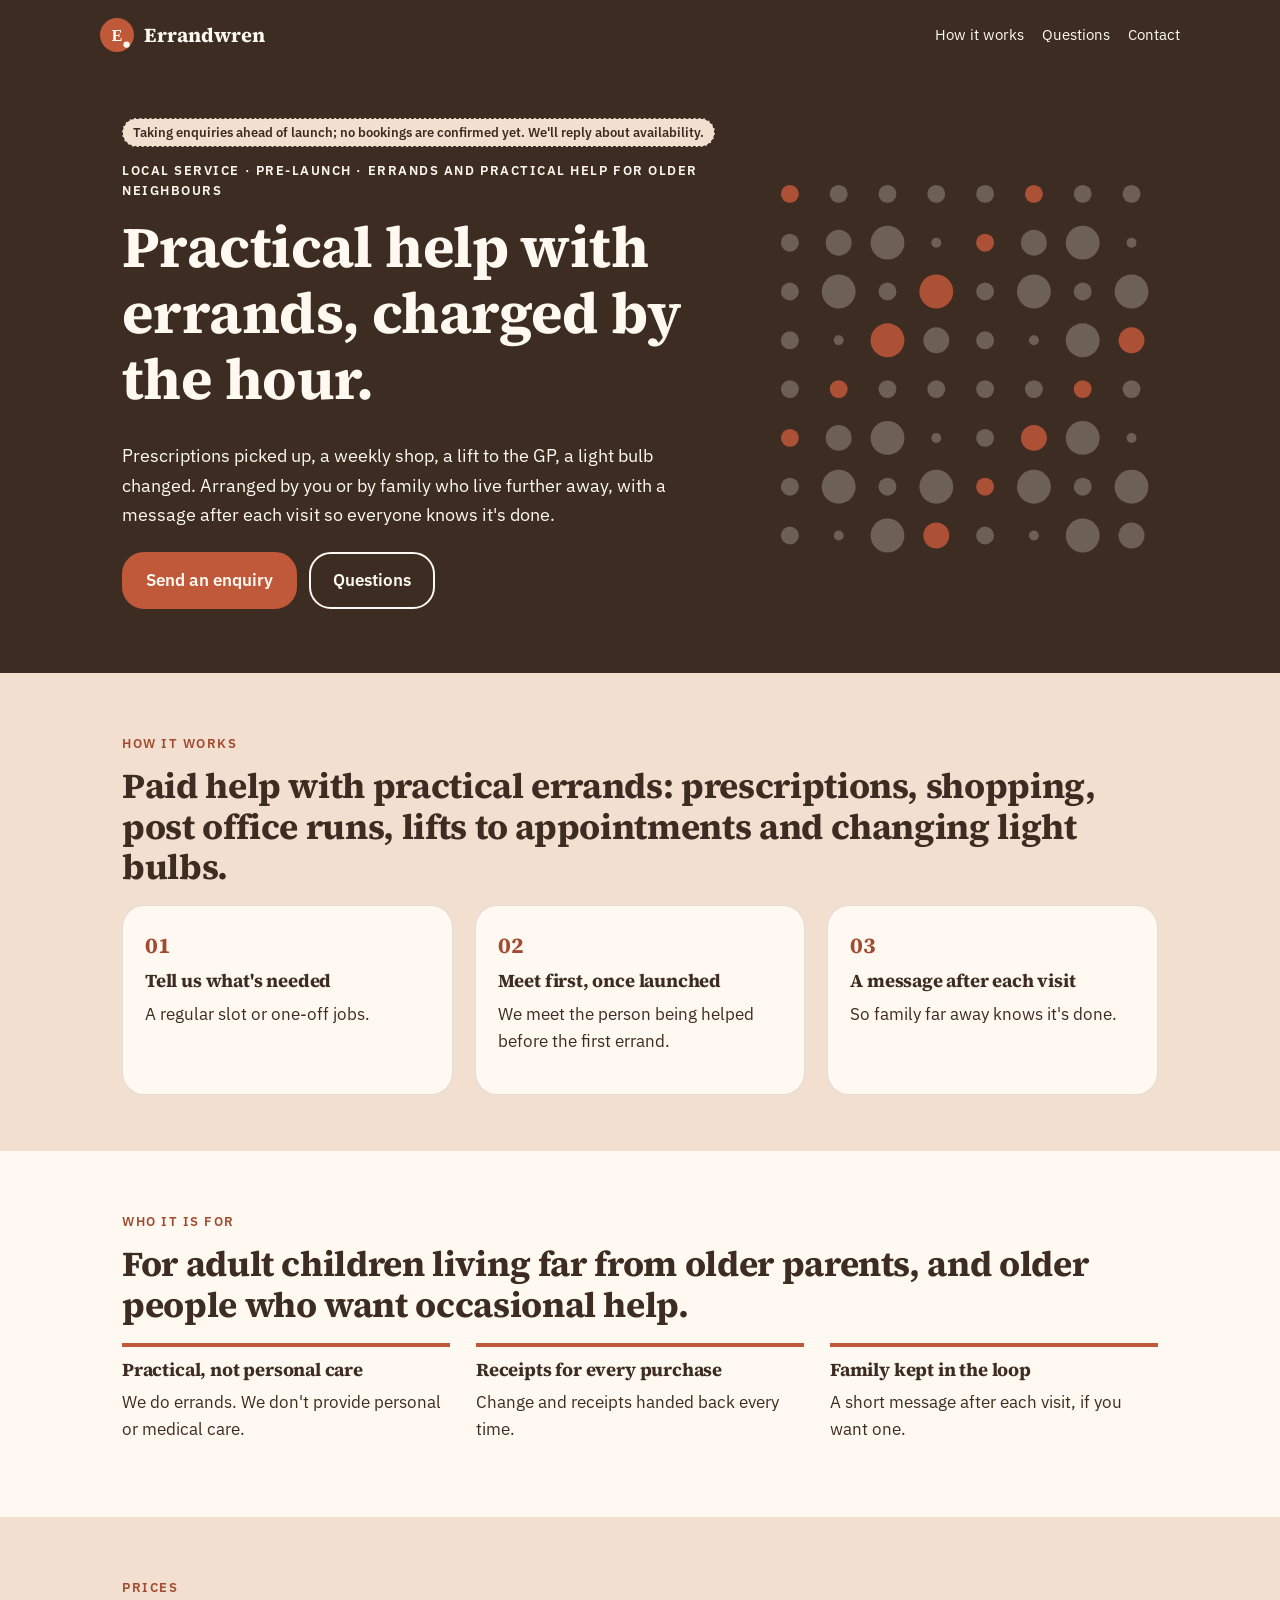
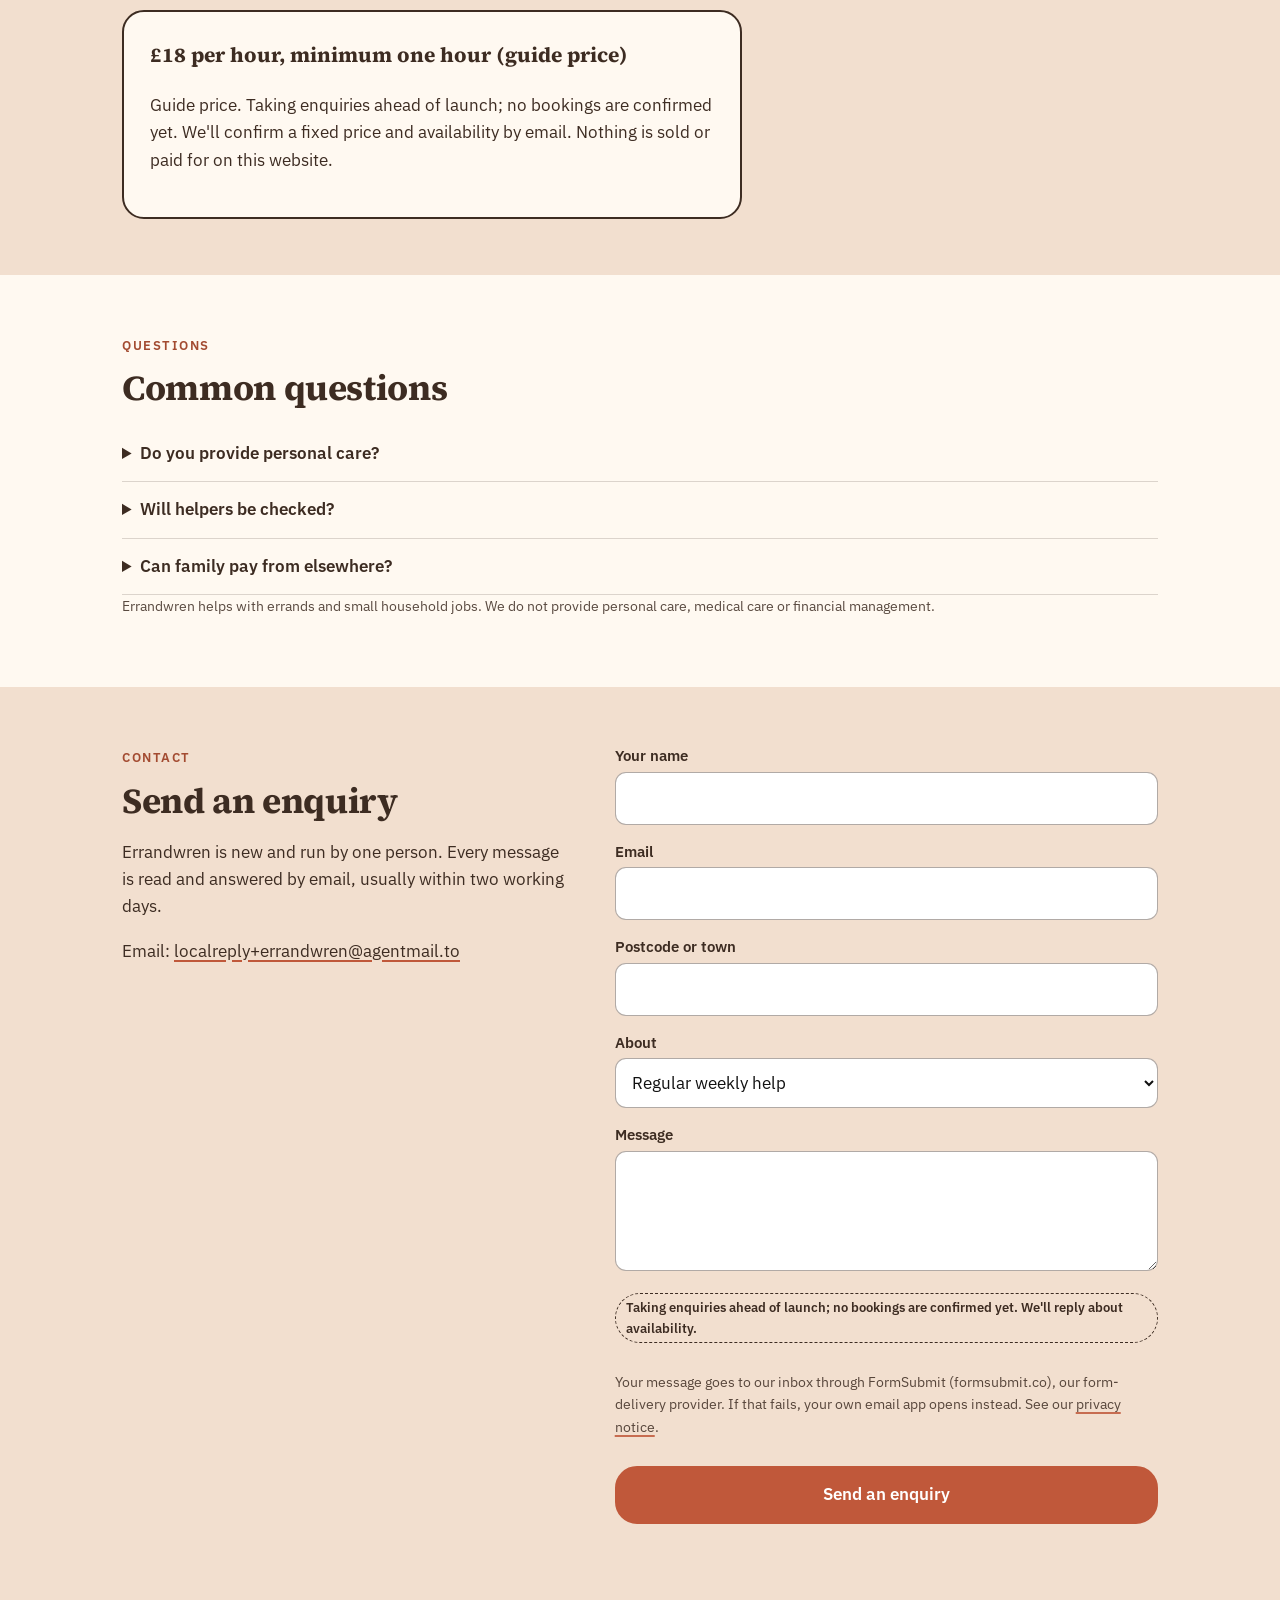
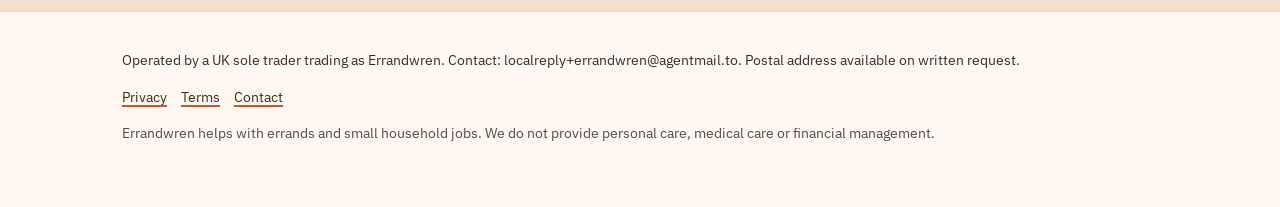
==== index.html @ 2332be50 "Publish site 2026-10-19 19:21 BST" ====
<!doctype html>
<html lang="en-GB">
<head>
<meta charset="utf-8">
<meta name="viewport" content="width=device-width, initial-scale=1">
<meta http-equiv="Content-Security-Policy" content="default-src 'self'; img-src 'self' data: https://localreplyloop.goatcounter.com; style-src 'self'; script-src 'self'; font-src 'self'; connect-src 'self' https://formsubmit.co; form-action 'self'; base-uri 'self'; object-src 'none'">
<meta name="referrer" content="strict-origin-when-cross-origin">
<title>Errandwren: Practical help with errands, charged by the hour</title>
<meta name="description" content="Paid help with practical errands: prescriptions, shopping, post office runs, lifts to appointments and changing light bulbs.">
<meta name="theme-color" content="#3D2C22">
<meta property="og:type" content="website"><meta property="og:title" content="Errandwren: Practical help with errands, charged by the hour"><meta property="og:description" content="Paid help with practical errands: prescriptions, shopping, post office runs, lifts to appointments and changing light bulbs.">
<meta property="og:image" content="https://evanturner557-del.github.io/errandwren/assets/og.png"><meta property="og:image:width" content="1200"><meta property="og:image:height" content="630">
<meta property="og:image:alt" content="Errandwren: Practical help with errands, charged by the hour."><meta property="og:site_name" content="Errandwren"><meta property="og:locale" content="en_GB">
<meta property="og:url" content="https://evanturner557-del.github.io/errandwren/"><meta name="twitter:card" content="summary_large_image">
<link rel="canonical" href="https://evanturner557-del.github.io/errandwren/">
<link rel="icon" href="assets/favicon.svg" type="image/svg+xml">
<link rel="stylesheet" href="assets/site.css">
<script src="assets/config.js"></script>
<script src="assets/analytics.js" defer></script>
<script src="_shared/kit.js" defer></script>
</head>
<body>
<a class="skip" href="#main">Skip to content</a>
<header class="band"><div class="wrap top"><a class="brand" href="./"><svg viewBox="0 0 64 64" aria-hidden="true" width="34" height="34"><circle cx="32" cy="32" r="32" fill="#C0583A"/><text x="32" y="43" text-anchor="middle" font-family="Georgia, serif" font-weight="700" font-size="30" fill="#FFFFFF">E</text><circle cx="50" cy="50" r="6" fill="#FFF9F1"/></svg>Errandwren</a><nav aria-label="Primary"><a href="#how">How it works</a><a href="#faq">Questions</a><a href="#contact">Contact</a></nav></div><section class="hero"><div class="wrap"><div><span class="draft">Taking enquiries ahead of launch; no bookings are confirmed yet. We&#x27;ll reply about availability.</span><br><span class="eyebrow">Local service · pre-launch · Errands and practical help for older neighbours</span><h1>Practical help with errands, charged by the hour.</h1><p class="lede">Prescriptions picked up, a weekly shop, a lift to the GP, a light bulb changed. Arranged by you or by family who live further away, with a message after each visit so everyone knows it&#x27;s done.</p><div class="ctas"><a class="btn" href="#contact" data-cta="hero">Send an enquiry</a><a class="btn ghost" href="#faq" data-cta="hero-secondary">Questions</a></div></div><div class="art"><svg viewBox="0 0 400 400" role="img" aria-label="Decorative pattern" class="motif" preserveAspectRatio="xMidYMid slice"><circle cx="30" cy="30" r="9" fill="#C0583A" fill-opacity="0.85"/><circle cx="30" cy="79" r="9" fill="#FFF9F1" fill-opacity="0.25"/><circle cx="30" cy="128" r="9" fill="#FFF9F1" fill-opacity="0.25"/><circle cx="30" cy="177" r="9" fill="#FFF9F1" fill-opacity="0.25"/><circle cx="30" cy="226" r="9" fill="#FFF9F1" fill-opacity="0.25"/><circle cx="30" cy="275" r="9" fill="#C0583A" fill-opacity="0.85"/><circle cx="30" cy="324" r="9" fill="#FFF9F1" fill-opacity="0.25"/><circle cx="30" cy="373" r="9" fill="#FFF9F1" fill-opacity="0.25"/><circle cx="79" cy="30" r="9" fill="#FFF9F1" fill-opacity="0.25"/><circle cx="79" cy="79" r="13" fill="#FFF9F1" fill-opacity="0.25"/><circle cx="79" cy="128" r="17" fill="#FFF9F1" fill-opacity="0.25"/><circle cx="79" cy="177" r="5" fill="#FFF9F1" fill-opacity="0.25"/><circle cx="79" cy="226" r="9" fill="#C0583A" fill-opacity="0.85"/><circle cx="79" cy="275" r="13" fill="#FFF9F1" fill-opacity="0.25"/><circle cx="79" cy="324" r="17" fill="#FFF9F1" fill-opacity="0.25"/><circle cx="79" cy="373" r="5" fill="#FFF9F1" fill-opacity="0.25"/><circle cx="128" cy="30" r="9" fill="#FFF9F1" fill-opacity="0.25"/><circle cx="128" cy="79" r="17" fill="#FFF9F1" fill-opacity="0.25"/><circle cx="128" cy="128" r="9" fill="#FFF9F1" fill-opacity="0.25"/><circle cx="128" cy="177" r="17" fill="#C0583A" fill-opacity="0.85"/><circle cx="128" cy="226" r="9" fill="#FFF9F1" fill-opacity="0.25"/><circle cx="128" cy="275" r="17" fill="#FFF9F1" fill-opacity="0.25"/><circle cx="128" cy="324" r="9" fill="#FFF9F1" fill-opacity="0.25"/><circle cx="128" cy="373" r="17" fill="#FFF9F1" fill-opacity="0.25"/><circle cx="177" cy="30" r="9" fill="#FFF9F1" fill-opacity="0.25"/><circle cx="177" cy="79" r="5" fill="#FFF9F1" fill-opacity="0.25"/><circle cx="177" cy="128" r="17" fill="#C0583A" fill-opacity="0.85"/><circle cx="177" cy="177" r="13" fill="#FFF9F1" fill-opacity="0.25"/><circle cx="177" cy="226" r="9" fill="#FFF9F1" fill-opacity="0.25"/><circle cx="177" cy="275" r="5" fill="#FFF9F1" fill-opacity="0.25"/><circle cx="177" cy="324" r="17" fill="#FFF9F1" fill-opacity="0.25"/><circle cx="177" cy="373" r="13" fill="#C0583A" fill-opacity="0.85"/><circle cx="226" cy="30" r="9" fill="#FFF9F1" fill-opacity="0.25"/><circle cx="226" cy="79" r="9" fill="#C0583A" fill-opacity="0.85"/><circle cx="226" cy="128" r="9" fill="#FFF9F1" fill-opacity="0.25"/><circle cx="226" cy="177" r="9" fill="#FFF9F1" fill-opacity="0.25"/><circle cx="226" cy="226" r="9" fill="#FFF9F1" fill-opacity="0.25"/><circle cx="226" cy="275" r="9" fill="#FFF9F1" fill-opacity="0.25"/><circle cx="226" cy="324" r="9" fill="#C0583A" fill-opacity="0.85"/><circle cx="226" cy="373" r="9" fill="#FFF9F1" fill-opacity="0.25"/><circle cx="275" cy="30" r="9" fill="#C0583A" fill-opacity="0.85"/><circle cx="275" cy="79" r="13" fill="#FFF9F1" fill-opacity="0.25"/><circle cx="275" cy="128" r="17" fill="#FFF9F1" fill-opacity="0.25"/><circle cx="275" cy="177" r="5" fill="#FFF9F1" fill-opacity="0.25"/><circle cx="275" cy="226" r="9" fill="#FFF9F1" fill-opacity="0.25"/><circle cx="275" cy="275" r="13" fill="#C0583A" fill-opacity="0.85"/><circle cx="275" cy="324" r="17" fill="#FFF9F1" fill-opacity="0.25"/><circle cx="275" cy="373" r="5" fill="#FFF9F1" fill-opacity="0.25"/><circle cx="324" cy="30" r="9" fill="#FFF9F1" fill-opacity="0.25"/><circle cx="324" cy="79" r="17" fill="#FFF9F1" fill-opacity="0.25"/><circle cx="324" cy="128" r="9" fill="#FFF9F1" fill-opacity="0.25"/><circle cx="324" cy="177" r="17" fill="#FFF9F1" fill-opacity="0.25"/><circle cx="324" cy="226" r="9" fill="#C0583A" fill-opacity="0.85"/><circle cx="324" cy="275" r="17" fill="#FFF9F1" fill-opacity="0.25"/><circle cx="324" cy="324" r="9" fill="#FFF9F1" fill-opacity="0.25"/><circle cx="324" cy="373" r="17" fill="#FFF9F1" fill-opacity="0.25"/><circle cx="373" cy="30" r="9" fill="#FFF9F1" fill-opacity="0.25"/><circle cx="373" cy="79" r="5" fill="#FFF9F1" fill-opacity="0.25"/><circle cx="373" cy="128" r="17" fill="#FFF9F1" fill-opacity="0.25"/><circle cx="373" cy="177" r="13" fill="#C0583A" fill-opacity="0.85"/><circle cx="373" cy="226" r="9" fill="#FFF9F1" fill-opacity="0.25"/><circle cx="373" cy="275" r="5" fill="#FFF9F1" fill-opacity="0.25"/><circle cx="373" cy="324" r="17" fill="#FFF9F1" fill-opacity="0.25"/><circle cx="373" cy="373" r="13" fill="#FFF9F1" fill-opacity="0.25"/></svg></div></div></section></header>
<main id="main">
<section class="tint" id="how"><div class="wrap"><span class="eyebrow">How it works</span><h2>Paid help with practical errands: prescriptions, shopping, post office runs, lifts to appointments and changing light bulbs.</h2><div class="steps"><div class="step"><h3>Tell us what&#x27;s needed</h3><p>A regular slot or one-off jobs.</p></div><div class="step"><h3>Meet first, once launched</h3><p>We meet the person being helped before the first errand.</p></div><div class="step"><h3>A message after each visit</h3><p>So family far away knows it&#x27;s done.</p></div></div></div></section>
<section><div class="wrap"><span class="eyebrow">Who it is for</span><h2>For adult children living far from older parents, and older people who want occasional help.</h2><div class="points"><div class="point"><h3>Practical, not personal care</h3><p>We do errands. We don&#x27;t provide personal or medical care.</p></div><div class="point"><h3>Receipts for every purchase</h3><p>Change and receipts handed back every time.</p></div><div class="point"><h3>Family kept in the loop</h3><p>A short message after each visit, if you want one.</p></div></div></div></section>
<section class="tint" id="price"><div class="wrap"><span class="eyebrow">Prices</span><div class="pricebox"><p class="price">£18 per hour, minimum one hour (guide price)</p><p>Guide price. Taking enquiries ahead of launch; no bookings are confirmed yet. We&#x27;ll confirm a fixed price and availability by email. Nothing is sold or paid for on this website.</p></div></div></section>
<section id="faq"><div class="wrap"><span class="eyebrow">Questions</span><h2>Common questions</h2><details><summary>Do you provide personal care?</summary><p>No. That needs a CQC-registered care provider. We do errands and small practical jobs.</p></details><details><summary>Will helpers be checked?</summary><p>No helper visits anyone yet. Before any visit is agreed, we&#x27;ll tell you in writing what checks have been done.</p></details><details><summary>Can family pay from elsewhere?</summary><p>Yes, family can book and pay on someone&#x27;s behalf.</p></details><p class="fine" style="margin-top:18px">Errandwren helps with errands and small household jobs. We do not provide personal care, medical care or financial management.</p></div></section>
<section class="tint" id="contact"><div class="wrap contact-grid"><div><span class="eyebrow">Contact</span><h2>Send an enquiry</h2><p>Errandwren is new and run by one person. Every message is read and answered by email, usually within two working days.</p><p>Email: <a href="mailto:localreply+errandwren@agentmail.to">localreply+errandwren@agentmail.to</a></p></div><form class="form" data-contact data-formsubmit="localreply+errandwren@agentmail.to" data-email="localreply+errandwren@agentmail.to" data-subject="Errandwren enquiry" novalidate>
<div><label for="f-name">Your name</label><input id="f-name" name="name" autocomplete="name" required></div>
<div><label for="f-email">Email</label><input id="f-email" name="email" type="email" autocomplete="email" required></div>
<div><label for="f-postcode">Postcode or town</label><input id="f-postcode" name="postcode" autocomplete="postal-code"></div><div><label for="f-plan">About</label><select id="f-plan" name="plan"><option value="Regular weekly help">Regular weekly help</option><option value="One-off errands">One-off errands</option><option value="Lifts to appointments">Lifts to appointments</option></select></div>
<div><label for="f-message">Message</label><textarea id="f-message" name="message"></textarea></div>
<p class="draft">Taking enquiries ahead of launch; no bookings are confirmed yet. We&#x27;ll reply about availability.</p><p class="hint">Your message goes to our inbox through FormSubmit (formsubmit.co), our form-delivery provider. If that fails, your own email app opens instead. See our <a href="privacy.html">privacy notice</a>.</p>
<button class="btn" type="submit">Send an enquiry</button>
<p class="form-status" role="status" aria-live="polite"></p>
</form></div></section>
</main><footer><div class="wrap"><p>Operated by a UK sole trader trading as Errandwren. Contact: localreply+errandwren@agentmail.to. Postal address available on written request.</p>
<p><a href="privacy.html">Privacy</a><a href="terms.html">Terms</a><a href="./#contact">Contact</a></p>
<p class="fine">Errandwren helps with errands and small household jobs. We do not provide personal care, medical care or financial management.</p></div></footer>
</body></html>
---- assets/site.css ----
@font-face{font-family:'Source Serif 4';font-weight:700;font-style:normal;font-display:swap;src:url(fonts/source-serif-4-latin-700-normal.woff2) format('woff2')}
@font-face{font-family:'IBM Plex Sans';font-weight:400;font-style:normal;font-display:swap;src:url(fonts/ibm-plex-sans-latin-400-normal.woff2) format('woff2')}
@font-face{font-family:'IBM Plex Sans';font-weight:600;font-style:normal;font-display:swap;src:url(fonts/ibm-plex-sans-latin-600-normal.woff2) format('woff2')}
:root{--ink:#3D2C22;--paper:#FFF9F1;--acc:#C0583A;--acc-text:#A34B31;--on-acc:#FFFFFF;--soft:#F2DFCF;--on-ink:#FFF9F1;--r:22px;--br:22px;--head:'Source Serif 4', Georgia, serif;--body:'IBM Plex Sans', system-ui, sans-serif}
*,*::before,*::after{box-sizing:border-box}html{scroll-behavior:smooth}@media (prefers-reduced-motion:reduce){html{scroll-behavior:auto}*{transition:none!important}}
body{margin:0;font-family:var(--body);color:var(--ink);background:var(--paper);line-height:1.6;font-size:17px;-webkit-font-smoothing:antialiased}
h1,h2,h3{font-family:var(--head);line-height:1.15;margin:0 0 .5em;letter-spacing:-.01em}h1{font-size:clamp(2.1rem,5vw,3.6rem)}h2{font-size:clamp(1.5rem,3vw,2.2rem)}h3{font-size:1.15rem}
p{margin:0 0 1em}a{color:var(--ink);text-decoration-color:var(--acc);text-underline-offset:3px;text-decoration-thickness:2px}
.wrap{max-width:1080px;margin:0 auto;padding:0 22px}.skip{position:absolute;left:-999px}.skip:focus{left:12px;top:12px;background:var(--ink);color:var(--on-ink);padding:8px 12px;z-index:9}
:focus-visible{outline:3px solid var(--acc);outline-offset:2px}
.top{display:flex;align-items:center;justify-content:space-between;padding:18px 0;gap:16px}.brand{display:flex;align-items:center;gap:10px;font-family:var(--head);font-weight:700;font-size:1.25rem;text-decoration:none}
.top nav a{margin-left:18px;font-size:.95rem;text-decoration:none}.top nav a:hover{text-decoration:underline}
.btn{display:inline-block;background:var(--acc);color:var(--on-acc);padding:13px 22px;border-radius:var(--br);font-weight:600;text-decoration:none;border:2px solid var(--acc);cursor:pointer;font:inherit;font-weight:600}
.btn:hover{filter:brightness(.94)}.btn.ghost{background:transparent;color:var(--ink);border-color:var(--ink)}
.eyebrow{display:inline-block;font-size:.8rem;letter-spacing:.12em;text-transform:uppercase;font-weight:600;color:var(--acc-text);margin-bottom:12px}
.hero{padding:48px 0 64px}.hero .lede{font-size:1.15rem;max-width:40em}.ctas{display:flex;gap:12px;flex-wrap:wrap;margin-top:22px}
.motif{width:100%;height:auto;max-width:420px;display:block}
.draft{display:inline-block;background:var(--soft);border:1px dashed var(--ink);padding:3px 10px;border-radius:999px;font-size:.82rem;font-weight:600;margin-bottom:14px}
section{padding:56px 0}.tint{background:var(--soft)}
.steps{display:grid;grid-template-columns:repeat(auto-fit,minmax(220px,1fr));gap:22px;counter-reset:s}
.step{padding:22px;border-radius:var(--r);background:var(--paper);border:1px solid color-mix(in srgb,var(--ink) 14%,transparent)}
.step::before{counter-increment:s;content:"0" counter(s);font-family:var(--head);font-weight:700;color:var(--acc-text);display:block;font-size:1.4rem;margin-bottom:6px}
.points{display:grid;grid-template-columns:repeat(auto-fit,minmax(240px,1fr));gap:26px}.point h3{border-top:4px solid var(--acc);padding-top:12px}
.price{font-family:var(--head);font-size:1.3rem;font-weight:700}.pricebox{border:2px solid var(--ink);border-radius:var(--r);padding:26px;max-width:620px;background:var(--paper)}
details{border-bottom:1px solid color-mix(in srgb,var(--ink) 18%,transparent);padding:14px 0}summary{cursor:pointer;font-weight:600}details p{margin-top:10px}
.form{display:grid;gap:14px;max-width:620px}.form label{font-weight:600;font-size:.95rem;display:block;margin-bottom:4px}
.form input,.form textarea,.form select{width:100%;padding:12px;border:1.5px solid color-mix(in srgb,var(--ink) 40%,transparent);border-radius:calc(var(--r)/2);font:inherit;background:#fff;color:#111}
.form textarea{min-height:120px}.hint,.fine{font-size:.88rem;opacity:.85}.form-status{font-weight:600}
.contact-grid{display:grid;grid-template-columns:1fr 1.2fr;gap:40px}@media(max-width:800px){.contact-grid{grid-template-columns:1fr}.top nav{display:none}}
footer{padding:36px 0 48px;font-size:.9rem;border-top:1px solid color-mix(in srgb,var(--ink) 15%,transparent)}footer a{margin-right:14px}
.tool{background:var(--paper);border:2px solid var(--ink);border-radius:var(--r);padding:26px;max-width:640px}.tool .row{display:grid;grid-template-columns:1fr 140px;gap:12px;align-items:center;margin-bottom:10px}
.tool input[type=number]{padding:10px;border:1.5px solid var(--ink);border-radius:8px;font:inherit;width:100%}.result{margin-top:16px;padding:16px;background:var(--soft);border-radius:calc(var(--r)/2);min-height:3em}
.check h3{margin-top:18px}.check label{display:flex;gap:10px;align-items:flex-start;padding:6px 0}.check input{width:20px;height:20px;accent-color:var(--acc)}
.legal{max-width:760px}.legal h2{font-size:1.3rem;margin-top:1.6em}
.band{background:var(--ink);color:var(--on-ink)}.band a{color:var(--on-ink)}.band .btn.ghost{color:var(--on-ink);border-color:var(--on-ink)}.band .eyebrow{color:var(--on-ink)}.hero .wrap{display:grid;grid-template-columns:1.2fr .8fr;gap:40px;align-items:center}@media(max-width:800px){.hero .wrap{grid-template-columns:1fr}}.band .draft{color:var(--ink)}
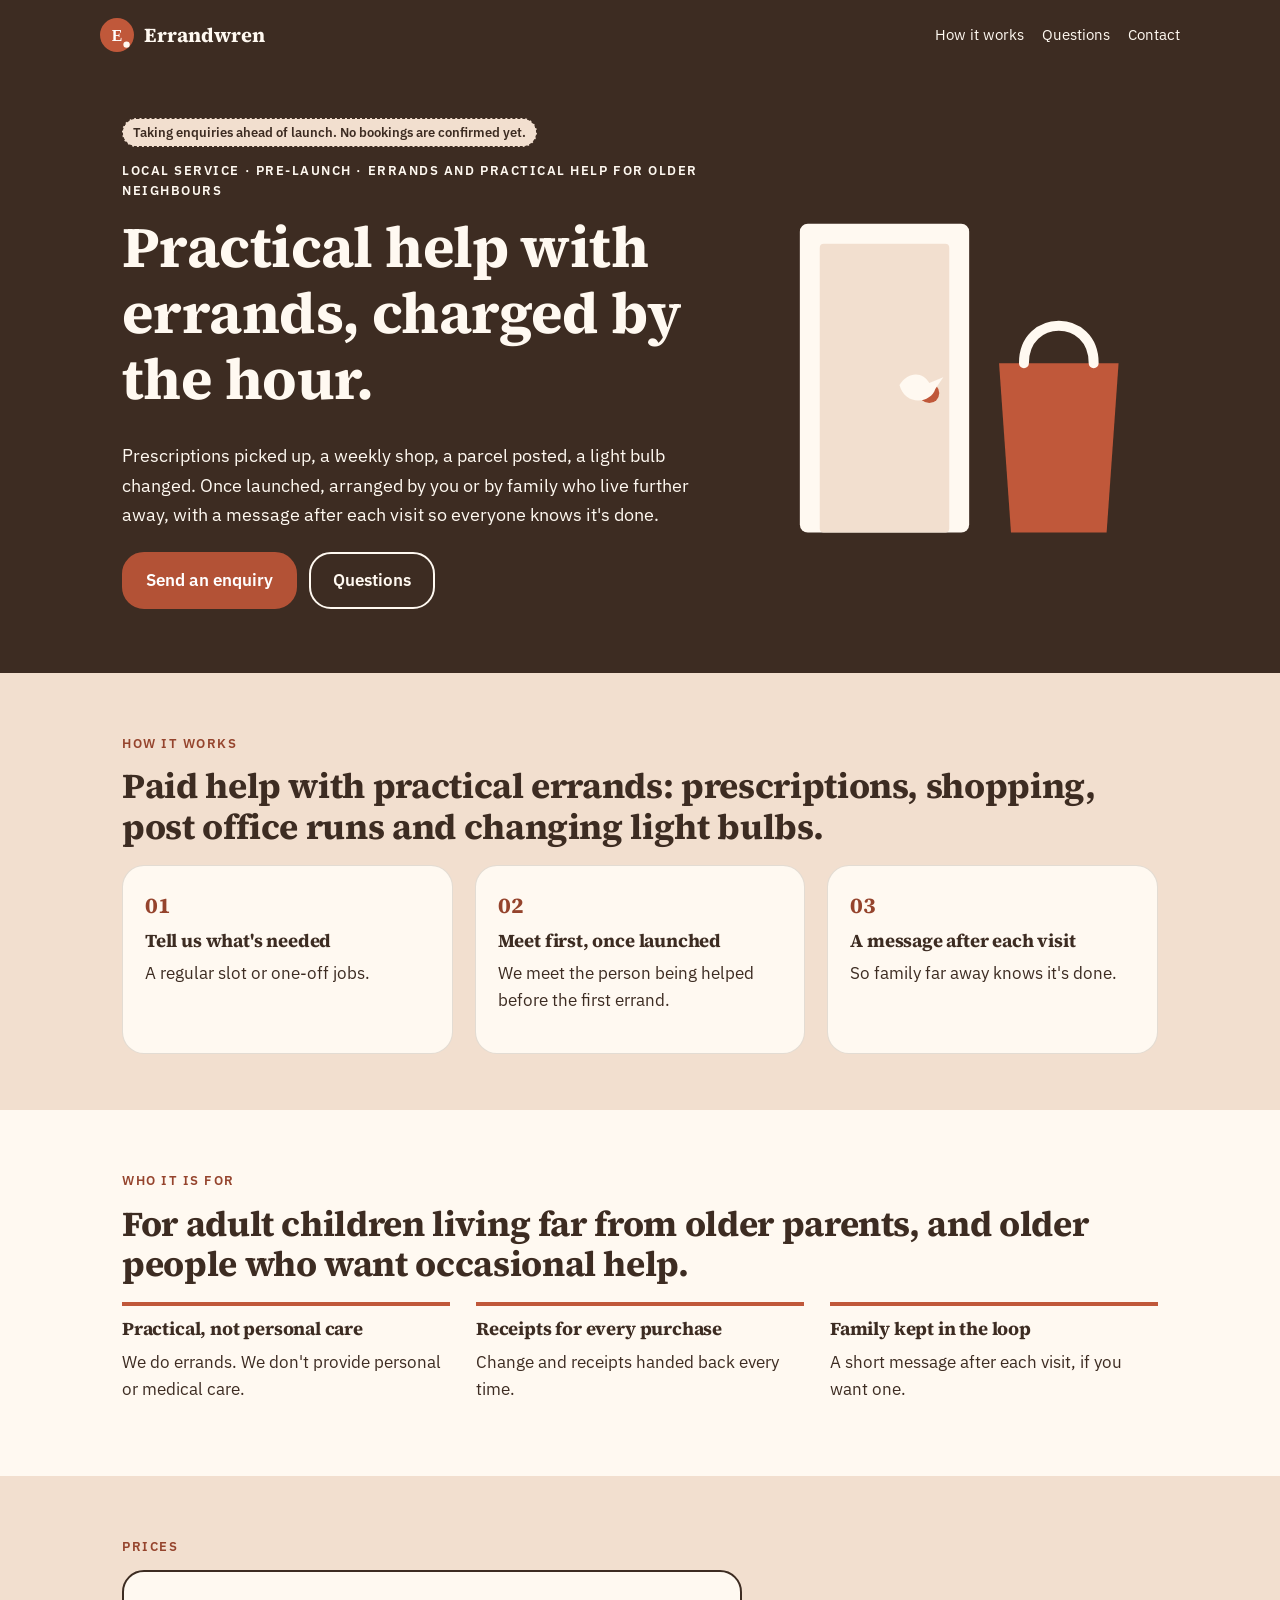
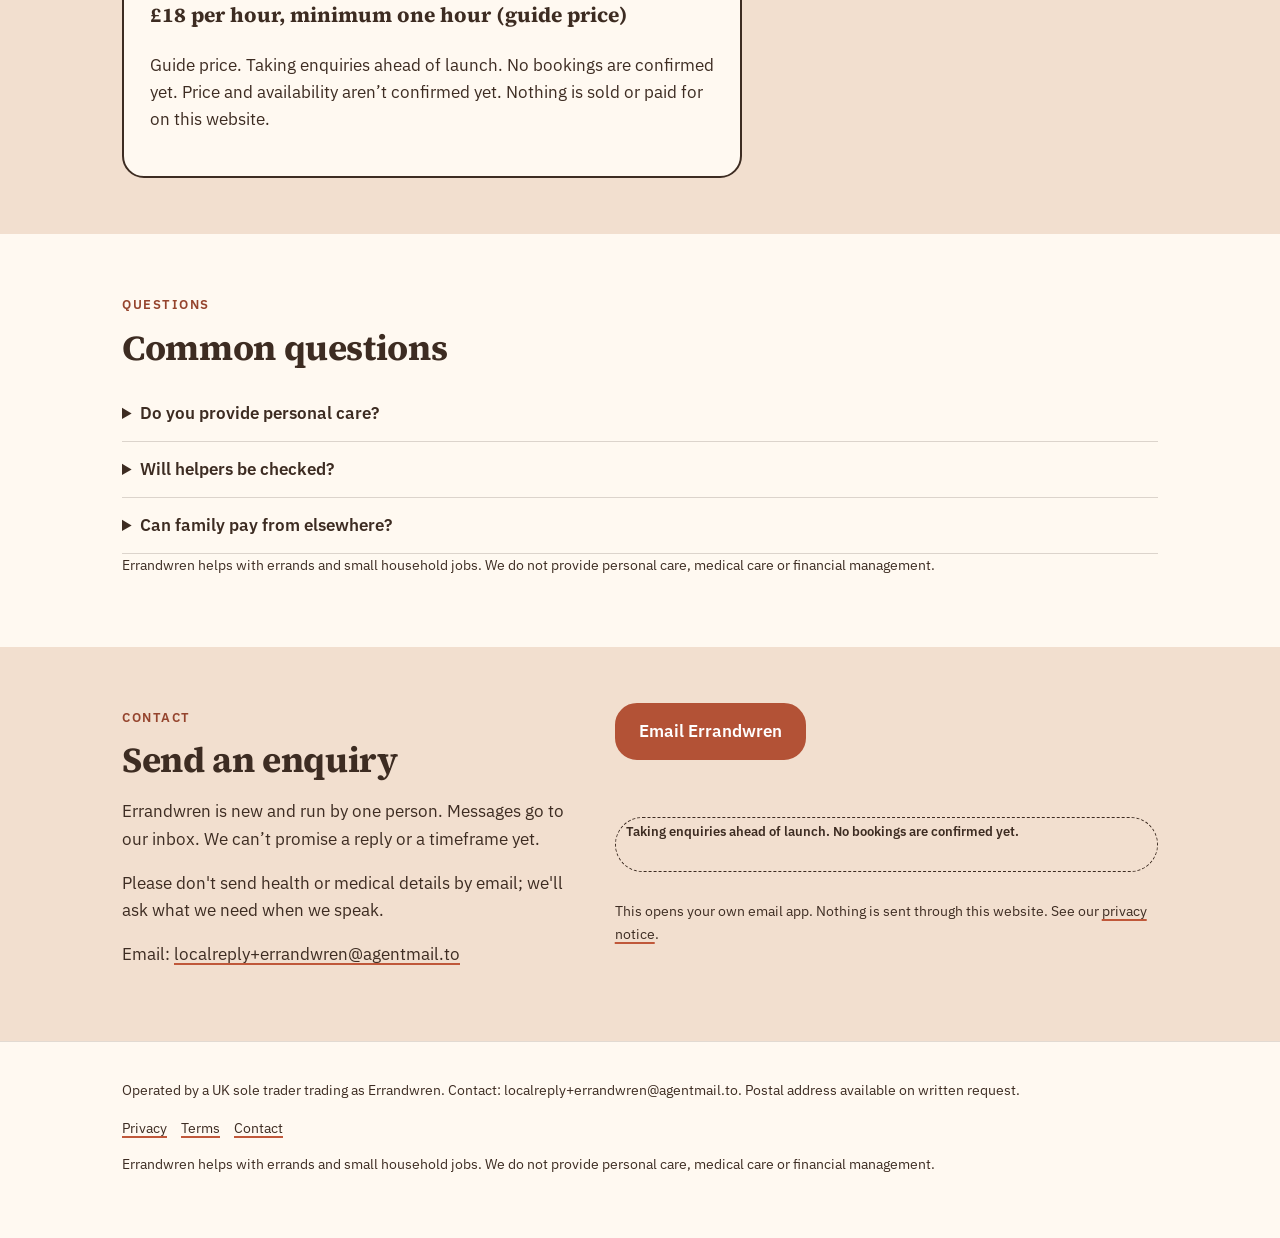
==== commit 5a7f3466: "Publish site 2026-10-21 08:27 BST" ====
--- a/index.html
+++ b/index.html
@@ -3,12 +3,12 @@
 <head>
 <meta charset="utf-8">
 <meta name="viewport" content="width=device-width, initial-scale=1">
-<meta http-equiv="Content-Security-Policy" content="default-src 'self'; img-src 'self' data: https://localreplyloop.goatcounter.com; style-src 'self'; script-src 'self'; font-src 'self'; connect-src 'self' https://formsubmit.co; form-action 'self'; base-uri 'self'; object-src 'none'">
+<meta http-equiv="Content-Security-Policy" content="default-src 'self'; img-src 'self' data: https://localreplyloop.goatcounter.com; style-src 'self'; script-src 'self'; font-src 'self'; connect-src 'self'; form-action 'self'; base-uri 'self'; object-src 'none'">
 <meta name="referrer" content="strict-origin-when-cross-origin">
 <title>Errandwren: Practical help with errands, charged by the hour</title>
-<meta name="description" content="Paid help with practical errands: prescriptions, shopping, post office runs, lifts to appointments and changing light bulbs.">
+<meta name="description" content="Paid help with practical errands: prescriptions, shopping, post office runs and changing light bulbs.">
 <meta name="theme-color" content="#3D2C22">
-<meta property="og:type" content="website"><meta property="og:title" content="Errandwren: Practical help with errands, charged by the hour"><meta property="og:description" content="Paid help with practical errands: prescriptions, shopping, post office runs, lifts to appointments and changing light bulbs.">
+<meta property="og:type" content="website"><meta property="og:title" content="Errandwren: Practical help with errands, charged by the hour"><meta property="og:description" content="Paid help with practical errands: prescriptions, shopping, post office runs and changing light bulbs.">
 <meta property="og:image" content="https://evanturner557-del.github.io/errandwren/assets/og.png"><meta property="og:image:width" content="1200"><meta property="og:image:height" content="630">
 <meta property="og:image:alt" content="Errandwren: Practical help with errands, charged by the hour."><meta property="og:site_name" content="Errandwren"><meta property="og:locale" content="en_GB">
 <meta property="og:url" content="https://evanturner557-del.github.io/errandwren/"><meta name="twitter:card" content="summary_large_image">
@@ -21,21 +21,14 @@
 </head>
 <body>
 <a class="skip" href="#main">Skip to content</a>
-<header class="band"><div class="wrap top"><a class="brand" href="./"><svg viewBox="0 0 64 64" aria-hidden="true" width="34" height="34"><circle cx="32" cy="32" r="32" fill="#C0583A"/><text x="32" y="43" text-anchor="middle" font-family="Georgia, serif" font-weight="700" font-size="30" fill="#FFFFFF">E</text><circle cx="50" cy="50" r="6" fill="#FFF9F1"/></svg>Errandwren</a><nav aria-label="Primary"><a href="#how">How it works</a><a href="#faq">Questions</a><a href="#contact">Contact</a></nav></div><section class="hero"><div class="wrap"><div><span class="draft">Taking enquiries ahead of launch; no bookings are confirmed yet. We&#x27;ll reply about availability.</span><br><span class="eyebrow">Local service · pre-launch · Errands and practical help for older neighbours</span><h1>Practical help with errands, charged by the hour.</h1><p class="lede">Prescriptions picked up, a weekly shop, a lift to the GP, a light bulb changed. Arranged by you or by family who live further away, with a message after each visit so everyone knows it&#x27;s done.</p><div class="ctas"><a class="btn" href="#contact" data-cta="hero">Send an enquiry</a><a class="btn ghost" href="#faq" data-cta="hero-secondary">Questions</a></div></div><div class="art"><svg viewBox="0 0 400 400" role="img" aria-label="Decorative pattern" class="motif" preserveAspectRatio="xMidYMid slice"><circle cx="30" cy="30" r="9" fill="#C0583A" fill-opacity="0.85"/><circle cx="30" cy="79" r="9" fill="#FFF9F1" fill-opacity="0.25"/><circle cx="30" cy="128" r="9" fill="#FFF9F1" fill-opacity="0.25"/><circle cx="30" cy="177" r="9" fill="#FFF9F1" fill-opacity="0.25"/><circle cx="30" cy="226" r="9" fill="#FFF9F1" fill-opacity="0.25"/><circle cx="30" cy="275" r="9" fill="#C0583A" fill-opacity="0.85"/><circle cx="30" cy="324" r="9" fill="#FFF9F1" fill-opacity="0.25"/><circle cx="30" cy="373" r="9" fill="#FFF9F1" fill-opacity="0.25"/><circle cx="79" cy="30" r="9" fill="#FFF9F1" fill-opacity="0.25"/><circle cx="79" cy="79" r="13" fill="#FFF9F1" fill-opacity="0.25"/><circle cx="79" cy="128" r="17" fill="#FFF9F1" fill-opacity="0.25"/><circle cx="79" cy="177" r="5" fill="#FFF9F1" fill-opacity="0.25"/><circle cx="79" cy="226" r="9" fill="#C0583A" fill-opacity="0.85"/><circle cx="79" cy="275" r="13" fill="#FFF9F1" fill-opacity="0.25"/><circle cx="79" cy="324" r="17" fill="#FFF9F1" fill-opacity="0.25"/><circle cx="79" cy="373" r="5" fill="#FFF9F1" fill-opacity="0.25"/><circle cx="128" cy="30" r="9" fill="#FFF9F1" fill-opacity="0.25"/><circle cx="128" cy="79" r="17" fill="#FFF9F1" fill-opacity="0.25"/><circle cx="128" cy="128" r="9" fill="#FFF9F1" fill-opacity="0.25"/><circle cx="128" cy="177" r="17" fill="#C0583A" fill-opacity="0.85"/><circle cx="128" cy="226" r="9" fill="#FFF9F1" fill-opacity="0.25"/><circle cx="128" cy="275" r="17" fill="#FFF9F1" fill-opacity="0.25"/><circle cx="128" cy="324" r="9" fill="#FFF9F1" fill-opacity="0.25"/><circle cx="128" cy="373" r="17" fill="#FFF9F1" fill-opacity="0.25"/><circle cx="177" cy="30" r="9" fill="#FFF9F1" fill-opacity="0.25"/><circle cx="177" cy="79" r="5" fill="#FFF9F1" fill-opacity="0.25"/><circle cx="177" cy="128" r="17" fill="#C0583A" fill-opacity="0.85"/><circle cx="177" cy="177" r="13" fill="#FFF9F1" fill-opacity="0.25"/><circle cx="177" cy="226" r="9" fill="#FFF9F1" fill-opacity="0.25"/><circle cx="177" cy="275" r="5" fill="#FFF9F1" fill-opacity="0.25"/><circle cx="177" cy="324" r="17" fill="#FFF9F1" fill-opacity="0.25"/><circle cx="177" cy="373" r="13" fill="#C0583A" fill-opacity="0.85"/><circle cx="226" cy="30" r="9" fill="#FFF9F1" fill-opacity="0.25"/><circle cx="226" cy="79" r="9" fill="#C0583A" fill-opacity="0.85"/><circle cx="226" cy="128" r="9" fill="#FFF9F1" fill-opacity="0.25"/><circle cx="226" cy="177" r="9" fill="#FFF9F1" fill-opacity="0.25"/><circle cx="226" cy="226" r="9" fill="#FFF9F1" fill-opacity="0.25"/><circle cx="226" cy="275" r="9" fill="#FFF9F1" fill-opacity="0.25"/><circle cx="226" cy="324" r="9" fill="#C0583A" fill-opacity="0.85"/><circle cx="226" cy="373" r="9" fill="#FFF9F1" fill-opacity="0.25"/><circle cx="275" cy="30" r="9" fill="#C0583A" fill-opacity="0.85"/><circle cx="275" cy="79" r="13" fill="#FFF9F1" fill-opacity="0.25"/><circle cx="275" cy="128" r="17" fill="#FFF9F1" fill-opacity="0.25"/><circle cx="275" cy="177" r="5" fill="#FFF9F1" fill-opacity="0.25"/><circle cx="275" cy="226" r="9" fill="#FFF9F1" fill-opacity="0.25"/><circle cx="275" cy="275" r="13" fill="#C0583A" fill-opacity="0.85"/><circle cx="275" cy="324" r="17" fill="#FFF9F1" fill-opacity="0.25"/><circle cx="275" cy="373" r="5" fill="#FFF9F1" fill-opacity="0.25"/><circle cx="324" cy="30" r="9" fill="#FFF9F1" fill-opacity="0.25"/><circle cx="324" cy="79" r="17" fill="#FFF9F1" fill-opacity="0.25"/><circle cx="324" cy="128" r="9" fill="#FFF9F1" fill-opacity="0.25"/><circle cx="324" cy="177" r="17" fill="#FFF9F1" fill-opacity="0.25"/><circle cx="324" cy="226" r="9" fill="#C0583A" fill-opacity="0.85"/><circle cx="324" cy="275" r="17" fill="#FFF9F1" fill-opacity="0.25"/><circle cx="324" cy="324" r="9" fill="#FFF9F1" fill-opacity="0.25"/><circle cx="324" cy="373" r="17" fill="#FFF9F1" fill-opacity="0.25"/><circle cx="373" cy="30" r="9" fill="#FFF9F1" fill-opacity="0.25"/><circle cx="373" cy="79" r="5" fill="#FFF9F1" fill-opacity="0.25"/><circle cx="373" cy="128" r="17" fill="#FFF9F1" fill-opacity="0.25"/><circle cx="373" cy="177" r="13" fill="#C0583A" fill-opacity="0.85"/><circle cx="373" cy="226" r="9" fill="#FFF9F1" fill-opacity="0.25"/><circle cx="373" cy="275" r="5" fill="#FFF9F1" fill-opacity="0.25"/><circle cx="373" cy="324" r="17" fill="#FFF9F1" fill-opacity="0.25"/><circle cx="373" cy="373" r="13" fill="#FFF9F1" fill-opacity="0.25"/></svg></div></div></section></header>
+<header class="band"><div class="wrap top"><a class="brand" href="./"><svg viewBox="0 0 64 64" aria-hidden="true" width="34" height="34"><circle cx="32" cy="32" r="32" fill="#C0583A"/><text x="32" y="43" text-anchor="middle" font-family="Georgia, serif" font-weight="700" font-size="30" fill="#FFFFFF">E</text><circle cx="50" cy="50" r="6" fill="#FFF9F1"/></svg>Errandwren</a><nav aria-label="Primary"><a href="#how">How it works</a><a href="#faq">Questions</a><a href="#contact">Contact</a></nav></div></header>
 <main id="main">
-<section class="tint" id="how"><div class="wrap"><span class="eyebrow">How it works</span><h2>Paid help with practical errands: prescriptions, shopping, post office runs, lifts to appointments and changing light bulbs.</h2><div class="steps"><div class="step"><h3>Tell us what&#x27;s needed</h3><p>A regular slot or one-off jobs.</p></div><div class="step"><h3>Meet first, once launched</h3><p>We meet the person being helped before the first errand.</p></div><div class="step"><h3>A message after each visit</h3><p>So family far away knows it&#x27;s done.</p></div></div></div></section>
+<div class="band"><section class="hero"><div class="wrap"><div><span class="draft">Taking enquiries ahead of launch. No bookings are confirmed yet.</span><br><span class="eyebrow">Local service · pre-launch · Errands and practical help for older neighbours</span><h1>Practical help with errands, charged by the hour.</h1><p class="lede">Prescriptions picked up, a weekly shop, a parcel posted, a light bulb changed. Once launched, arranged by you or by family who live further away, with a message after each visit so everyone knows it&#x27;s done.</p><div class="ctas"><a class="btn" href="#contact" data-cta="hero">Send an enquiry</a><a class="btn ghost" href="#faq" data-cta="hero-secondary">Questions</a></div></div><div class="art"><svg viewBox="0 0 400 400" aria-hidden="true" focusable="false" class="motif"><rect x="40" y="60" width="170" height="310" rx="8" fill="#FFF9F1"/><rect x="60" y="80" width="130" height="290" rx="4" fill="#F2DFCF"/><circle cx="170" cy="230" r="10" fill="#C0583A"/><path d="M140 222 c8 -14 24 -14 30 -2 l14 -6 -8 12 c-4 14 -30 18 -36 -4z" fill="#FFF9F1"/><path d="M240 200 h120 l-12 170 h-96z" fill="#C0583A"/><path d="M265 200 c0 -50 70 -50 70 0" fill="none" stroke="#FFF9F1" stroke-width="10" stroke-linecap="round" stroke-linejoin="round"/></svg></div></div></section></div>
+<section class="tint" id="how"><div class="wrap"><span class="eyebrow">How it works</span><h2>Paid help with practical errands: prescriptions, shopping, post office runs and changing light bulbs.</h2><div class="steps"><div class="step"><h3>Tell us what&#x27;s needed</h3><p>A regular slot or one-off jobs.</p></div><div class="step"><h3>Meet first, once launched</h3><p>We meet the person being helped before the first errand.</p></div><div class="step"><h3>A message after each visit</h3><p>So family far away knows it&#x27;s done.</p></div></div></div></section>
 <section><div class="wrap"><span class="eyebrow">Who it is for</span><h2>For adult children living far from older parents, and older people who want occasional help.</h2><div class="points"><div class="point"><h3>Practical, not personal care</h3><p>We do errands. We don&#x27;t provide personal or medical care.</p></div><div class="point"><h3>Receipts for every purchase</h3><p>Change and receipts handed back every time.</p></div><div class="point"><h3>Family kept in the loop</h3><p>A short message after each visit, if you want one.</p></div></div></div></section>
-<section class="tint" id="price"><div class="wrap"><span class="eyebrow">Prices</span><div class="pricebox"><p class="price">£18 per hour, minimum one hour (guide price)</p><p>Guide price. Taking enquiries ahead of launch; no bookings are confirmed yet. We&#x27;ll confirm a fixed price and availability by email. Nothing is sold or paid for on this website.</p></div></div></section>
-<section id="faq"><div class="wrap"><span class="eyebrow">Questions</span><h2>Common questions</h2><details><summary>Do you provide personal care?</summary><p>No. That needs a CQC-registered care provider. We do errands and small practical jobs.</p></details><details><summary>Will helpers be checked?</summary><p>No helper visits anyone yet. Before any visit is agreed, we&#x27;ll tell you in writing what checks have been done.</p></details><details><summary>Can family pay from elsewhere?</summary><p>Yes, family can book and pay on someone&#x27;s behalf.</p></details><p class="fine" style="margin-top:18px">Errandwren helps with errands and small household jobs. We do not provide personal care, medical care or financial management.</p></div></section>
-<section class="tint" id="contact"><div class="wrap contact-grid"><div><span class="eyebrow">Contact</span><h2>Send an enquiry</h2><p>Errandwren is new and run by one person. Every message is read and answered by email, usually within two working days.</p><p>Email: <a href="mailto:localreply+errandwren@agentmail.to">localreply+errandwren@agentmail.to</a></p></div><form class="form" data-contact data-formsubmit="localreply+errandwren@agentmail.to" data-email="localreply+errandwren@agentmail.to" data-subject="Errandwren enquiry" novalidate>
-<div><label for="f-name">Your name</label><input id="f-name" name="name" autocomplete="name" required></div>
-<div><label for="f-email">Email</label><input id="f-email" name="email" type="email" autocomplete="email" required></div>
-<div><label for="f-postcode">Postcode or town</label><input id="f-postcode" name="postcode" autocomplete="postal-code"></div><div><label for="f-plan">About</label><select id="f-plan" name="plan"><option value="Regular weekly help">Regular weekly help</option><option value="One-off errands">One-off errands</option><option value="Lifts to appointments">Lifts to appointments</option></select></div>
-<div><label for="f-message">Message</label><textarea id="f-message" name="message"></textarea></div>
-<p class="draft">Taking enquiries ahead of launch; no bookings are confirmed yet. We&#x27;ll reply about availability.</p><p class="hint">Your message goes to our inbox through FormSubmit (formsubmit.co), our form-delivery provider. If that fails, your own email app opens instead. See our <a href="privacy.html">privacy notice</a>.</p>
-<button class="btn" type="submit">Send an enquiry</button>
-<p class="form-status" role="status" aria-live="polite"></p>
-</form></div></section>
+<section class="tint" id="price"><div class="wrap"><span class="eyebrow">Prices</span><div class="pricebox"><p class="price">£18 per hour, minimum one hour (guide price)</p><p>Guide price. Taking enquiries ahead of launch. No bookings are confirmed yet. Price and availability aren’t confirmed yet. Nothing is sold or paid for on this website.</p></div></div></section>
+<section id="faq"><div class="wrap"><span class="eyebrow">Questions</span><h2>Common questions</h2><details><summary>Do you provide personal care?</summary><p>No. That needs a CQC-registered care provider. We do errands and small practical jobs.</p></details><details><summary>Will helpers be checked?</summary><p>No helper visits anyone yet. Before any visit is agreed, we&#x27;ll tell you in writing what checks have been done.</p></details><details><summary>Can family pay from elsewhere?</summary><p>Once launched, family will be able to arrange and pay on someone&#x27;s behalf.</p></details><p class="fine" style="margin-top:18px">Errandwren helps with errands and small household jobs. We do not provide personal care, medical care or financial management.</p></div></section>
+<section class="tint" id="contact"><div class="wrap contact-grid"><div><span class="eyebrow">Contact</span><h2>Send an enquiry</h2><p>Errandwren is new and run by one person. Messages go to our inbox. We can’t promise a reply or a timeframe yet.</p><p>Please don&#x27;t send health or medical details by email; we&#x27;ll ask what we need when we speak.</p><p>Email: <a href="mailto:localreply+errandwren@agentmail.to">localreply+errandwren@agentmail.to</a></p></div><div class="form contact-mail"><p><a class="btn" href="mailto:localreply+errandwren@agentmail.to?subject=%5BErrandwren%5D%20Enquiry" data-cta="enquire">Email Errandwren</a></p><p class="draft">Taking enquiries ahead of launch. No bookings are confirmed yet.</p><p class="hint">This opens your own email app. Nothing is sent through this website. See our <a href="privacy.html">privacy notice</a>.</p></div></div></section>
 </main><footer><div class="wrap"><p>Operated by a UK sole trader trading as Errandwren. Contact: localreply+errandwren@agentmail.to. Postal address available on written request.</p>
 <p><a href="privacy.html">Privacy</a><a href="terms.html">Terms</a><a href="./#contact">Contact</a></p>
 <p class="fine">Errandwren helps with errands and small household jobs. We do not provide personal care, medical care or financial management.</p></div></footer>
--- a/assets/site.css
+++ b/assets/site.css
@@ -1,7 +1,7 @@
 @font-face{font-family:'Source Serif 4';font-weight:700;font-style:normal;font-display:swap;src:url(fonts/source-serif-4-latin-700-normal.woff2) format('woff2')}
 @font-face{font-family:'IBM Plex Sans';font-weight:400;font-style:normal;font-display:swap;src:url(fonts/ibm-plex-sans-latin-400-normal.woff2) format('woff2')}
 @font-face{font-family:'IBM Plex Sans';font-weight:600;font-style:normal;font-display:swap;src:url(fonts/ibm-plex-sans-latin-600-normal.woff2) format('woff2')}
-:root{--ink:#3D2C22;--paper:#FFF9F1;--acc:#C0583A;--acc-text:#A34B31;--on-acc:#FFFFFF;--soft:#F2DFCF;--on-ink:#FFF9F1;--r:22px;--br:22px;--head:'Source Serif 4', Georgia, serif;--body:'IBM Plex Sans', system-ui, sans-serif}
+:root{--ink:#3D2C22;--paper:#FFF9F1;--acc:#C0583A;--acc-text:#95442D;--on-acc:#FFFFFF;--acc-btn:#B35236;--soft:#F2DFCF;--on-ink:#FFF9F1;--r:22px;--br:22px;--head:'Source Serif 4', Georgia, serif;--body:'IBM Plex Sans', system-ui, sans-serif}
 *,*::before,*::after{box-sizing:border-box}html{scroll-behavior:smooth}@media (prefers-reduced-motion:reduce){html{scroll-behavior:auto}*{transition:none!important}}
 body{margin:0;font-family:var(--body);color:var(--ink);background:var(--paper);line-height:1.6;font-size:17px;-webkit-font-smoothing:antialiased}
 h1,h2,h3{font-family:var(--head);line-height:1.15;margin:0 0 .5em;letter-spacing:-.01em}h1{font-size:clamp(2.1rem,5vw,3.6rem)}h2{font-size:clamp(1.5rem,3vw,2.2rem)}h3{font-size:1.15rem}
@@ -10,11 +10,11 @@
 :focus-visible{outline:3px solid var(--acc);outline-offset:2px}
 .top{display:flex;align-items:center;justify-content:space-between;padding:18px 0;gap:16px}.brand{display:flex;align-items:center;gap:10px;font-family:var(--head);font-weight:700;font-size:1.25rem;text-decoration:none}
 .top nav a{margin-left:18px;font-size:.95rem;text-decoration:none}.top nav a:hover{text-decoration:underline}
-.btn{display:inline-block;background:var(--acc);color:var(--on-acc);padding:13px 22px;border-radius:var(--br);font-weight:600;text-decoration:none;border:2px solid var(--acc);cursor:pointer;font:inherit;font-weight:600}
-.btn:hover{filter:brightness(.94)}.btn.ghost{background:transparent;color:var(--ink);border-color:var(--ink)}
+.btn{display:inline-block;background:var(--acc-btn);color:var(--on-acc);padding:13px 22px;border-radius:var(--br);font-weight:600;text-decoration:none;border:2px solid var(--acc-btn);cursor:pointer;font:inherit;font-weight:600}
+.btn:hover{filter:none;box-shadow:inset 0 0 0 2px currentColor}.btn.ghost{background:transparent;color:var(--ink);border-color:var(--ink)}
 .eyebrow{display:inline-block;font-size:.8rem;letter-spacing:.12em;text-transform:uppercase;font-weight:600;color:var(--acc-text);margin-bottom:12px}
 .hero{padding:48px 0 64px}.hero .lede{font-size:1.15rem;max-width:40em}.ctas{display:flex;gap:12px;flex-wrap:wrap;margin-top:22px}
-.motif{width:100%;height:auto;max-width:420px;display:block}
+.motif{width:100%;height:auto;max-width:420px;display:block}.art{margin:0}
 .draft{display:inline-block;background:var(--soft);border:1px dashed var(--ink);padding:3px 10px;border-radius:999px;font-size:.82rem;font-weight:600;margin-bottom:14px}
 section{padding:56px 0}.tint{background:var(--soft)}
 .steps{display:grid;grid-template-columns:repeat(auto-fit,minmax(220px,1fr));gap:22px;counter-reset:s}
@@ -25,11 +25,11 @@
 details{border-bottom:1px solid color-mix(in srgb,var(--ink) 18%,transparent);padding:14px 0}summary{cursor:pointer;font-weight:600}details p{margin-top:10px}
 .form{display:grid;gap:14px;max-width:620px}.form label{font-weight:600;font-size:.95rem;display:block;margin-bottom:4px}
 .form input,.form textarea,.form select{width:100%;padding:12px;border:1.5px solid color-mix(in srgb,var(--ink) 40%,transparent);border-radius:calc(var(--r)/2);font:inherit;background:#fff;color:#111}
-.form textarea{min-height:120px}.hint,.fine{font-size:.88rem;opacity:.85}.form-status{font-weight:600}
-.contact-grid{display:grid;grid-template-columns:1fr 1.2fr;gap:40px}@media(max-width:800px){.contact-grid{grid-template-columns:1fr}.top nav{display:none}}
+.form textarea{min-height:120px}.hint,.fine{font-size:.88rem}.form-status{font-weight:600}
+.contact-grid{display:grid;grid-template-columns:1fr 1.2fr;gap:40px}@media(max-width:800px){.contact-grid{grid-template-columns:1fr}.top nav a:not([href="#contact"]){display:none}.top nav a{margin-left:0;padding:10px 0;font-weight:600}}
 footer{padding:36px 0 48px;font-size:.9rem;border-top:1px solid color-mix(in srgb,var(--ink) 15%,transparent)}footer a{margin-right:14px}
 .tool{background:var(--paper);border:2px solid var(--ink);border-radius:var(--r);padding:26px;max-width:640px}.tool .row{display:grid;grid-template-columns:1fr 140px;gap:12px;align-items:center;margin-bottom:10px}
 .tool input[type=number]{padding:10px;border:1.5px solid var(--ink);border-radius:8px;font:inherit;width:100%}.result{margin-top:16px;padding:16px;background:var(--soft);border-radius:calc(var(--r)/2);min-height:3em}
 .check h3{margin-top:18px}.check label{display:flex;gap:10px;align-items:flex-start;padding:6px 0}.check input{width:20px;height:20px;accent-color:var(--acc)}
 .legal{max-width:760px}.legal h2{font-size:1.3rem;margin-top:1.6em}
-.band{background:var(--ink);color:var(--on-ink)}.band a{color:var(--on-ink)}.band .btn.ghost{color:var(--on-ink);border-color:var(--on-ink)}.band .eyebrow{color:var(--on-ink)}.hero .wrap{display:grid;grid-template-columns:1.2fr .8fr;gap:40px;align-items:center}@media(max-width:800px){.hero .wrap{grid-template-columns:1fr}}.band .draft{color:var(--ink)}
+.band{background:var(--ink);color:var(--on-ink)}.band a{color:var(--on-ink)}.band .btn.ghost{color:var(--on-ink);border-color:var(--on-ink)}.band .btn:not(.ghost){color:var(--on-acc)}.band .eyebrow{color:var(--on-ink)}.hero .wrap{display:grid;grid-template-columns:1.2fr .8fr;gap:40px;align-items:center}@media(max-width:800px){.hero .wrap{grid-template-columns:1fr}}.band .draft{color:var(--ink)}
